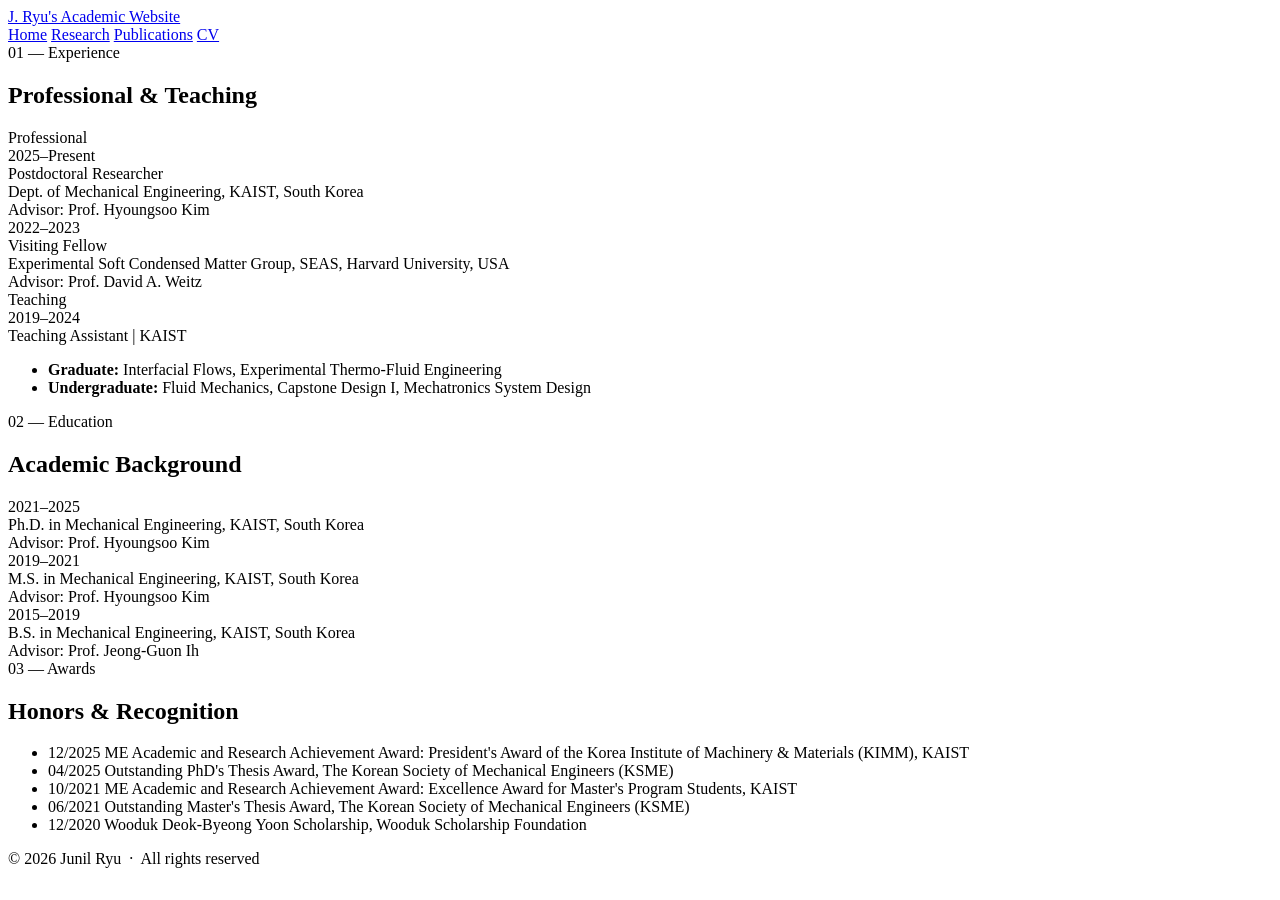
==== cv.html @ f75aa0f3 "Add files via upload" ====
<!DOCTYPE html>
<html lang="ko">
<head>
    <meta charset="UTF-8">
    <meta name="viewport" content="width=device-width, initial-scale=1.0">
    <title>CV | Junil Ryu</title>
    <link rel="preconnect" href="https://fonts.googleapis.com">
    <link href="https://fonts.googleapis.com/css2?family=Cormorant+Garamond:ital,wght@0,300;0,400;0,600;1,300;1,400&family=DM+Mono:wght@300;400&display=swap" rel="stylesheet">
    <link rel="stylesheet" href="style.css">
</head>
<body>

<div class="page-wrap">

    <nav class="top-nav">
        <a class="nav-brand" href="index.html">J. Ryu's Academic Website </a>
        <div class="nav-links">
            <a href="index.html">Home</a>
            <a href="research.html">Research</a>
            <a href="publications.html">Publications</a>
            <a href="cv.html" class="active">CV</a>
        </div>
    </nav>

    <!-- ── EXPERIENCE ── -->
    <section class="section" id="experience">
        <div class="section-label">01 — Experience</div>
        <h2 class="section-title">Professional & Teaching</h2>
        <div class="pub-group-title">Professional</div>
        <div class="timeline">
            <div class="tl-item">
                <div class="tl-date">2025–Present</div>
                <div class="tl-body">
                    <div class="tl-role">Postdoctoral Researcher</div>
                    <div class="tl-place">Dept. of Mechanical Engineering, KAIST, South Korea</div>
                    <div class="tl-advisor">Advisor: Prof. Hyoungsoo Kim</div>
                </div>
            </div>
            <div class="tl-item">
                <div class="tl-date">2022–2023</div>
                <div class="tl-body">
                    <div class="tl-role">Visiting Fellow</div>
                    <div class="tl-place">Experimental Soft Condensed Matter Group, SEAS, Harvard University, USA</div>
                    <div class="tl-advisor">Advisor: Prof. David A. Weitz</div>
                </div>
            </div>
        </div>

        <div class="pub-group-title">Teaching</div>
        <div class="timeline">
            <div class="tl-item">
                <div class="tl-date">2019–2024</div>
                <div class="tl-body">
                    <div class="tl-role">Teaching Assistant | KAIST</div>
                    <ul class="tl-sub">
                        <li><strong>Graduate:</strong> Interfacial Flows, Experimental Thermo-Fluid Engineering</li>
                        <li><strong>Undergraduate:</strong> Fluid Mechanics, Capstone Design I, Mechatronics System Design</li>
                    </ul>
                </div>
            </div>
        </div>
    </section>

    <!-- ── EDUCATION ── -->
    <section class="section" id="education">
        <div class="section-label">02 — Education</div>
        <h2 class="section-title">Academic Background</h2>
        <div class="timeline">
            <div class="tl-item">
                <div class="tl-date">2021–2025</div>
                <div class="tl-body">
                    <div class="tl-role">Ph.D. in Mechanical Engineering, KAIST, South Korea</div>
                    <div class="tl-advisor">Advisor: Prof. Hyoungsoo Kim</div>
                </div>
            </div>
            <div class="tl-item">
                <div class="tl-date">2019–2021</div>
                <div class="tl-body">
                    <div class="tl-role">M.S. in Mechanical Engineering, KAIST, South Korea</div>
                    <div class="tl-advisor">Advisor: Prof. Hyoungsoo Kim</div>
                </div>
            </div>
            <div class="tl-item">
                <div class="tl-date">2015–2019</div>
                <div class="tl-body">
                    <div class="tl-role">B.S. in Mechanical Engineering, KAIST, South Korea</div>
                    <div class="tl-advisor">Advisor: Prof. Jeong-Guon Ih</div>
                </div>
            </div>
        </div>
    </section>

    <!-- ── AWARDS ── -->
    <section class="section" id="awards">
        <div class="section-label">03 — Awards</div>
        <h2 class="section-title">Honors & Recognition</h2>
        <ul class="awards-list">
            <li class="award-item">
                <span class="award-year">12/2025</span>
                <span class="award-text">ME Academic and Research Achievement Award: President's Award of the Korea Institute of Machinery &amp; Materials (KIMM), KAIST</span>
            </li>
            <li class="award-item">
                <span class="award-year">04/2025</span>
                <span class="award-text">Outstanding PhD's Thesis Award, The Korean Society of Mechanical Engineers (KSME)</span>
            </li>
            <li class="award-item">
                <span class="award-year">10/2021</span>
                <span class="award-text">ME Academic and Research Achievement Award: Excellence Award for Master's Program Students, KAIST</span>
            </li>
            <li class="award-item">
                <span class="award-year">06/2021</span>
                <span class="award-text">Outstanding Master's Thesis Award, The Korean Society of Mechanical Engineers (KSME)</span>
            </li>
            <li class="award-item">
                <span class="award-year">12/2020</span>
                <span class="award-text">Wooduk Deok-Byeong Yoon Scholarship, Wooduk Scholarship Foundation</span>
            </li>
        </ul>
    </section>

    <footer class="footer">
        <p>&copy; 2026 Junil Ryu &nbsp;·&nbsp; All rights reserved</p>
    </footer>

</div>

<script>
    const observer = new IntersectionObserver((entries) => {
        entries.forEach(e => {
            if (e.isIntersecting) {
                e.target.classList.add('visible');
                observer.unobserve(e.target);
            }
        });
    }, { threshold: 0.08 });
    document.querySelectorAll('.section').forEach(s => observer.observe(s));
</script>

</body>
</html>
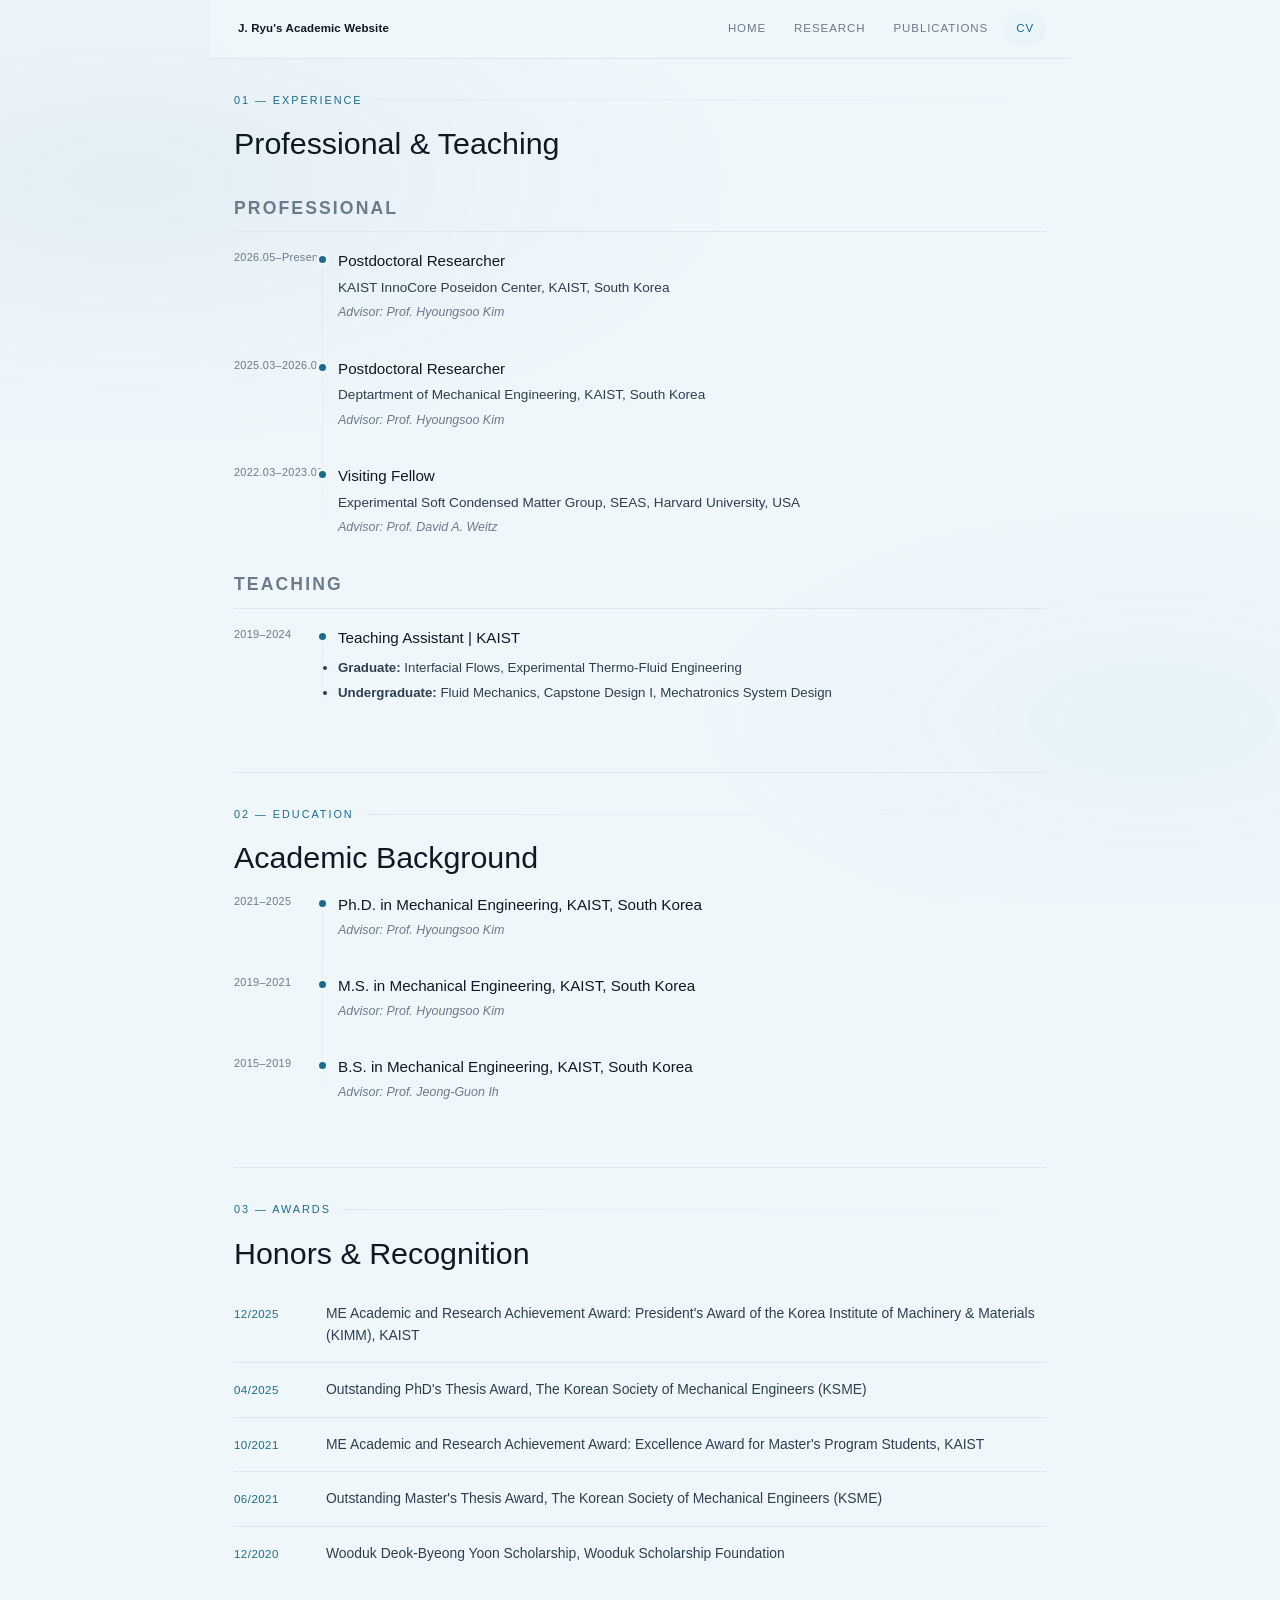
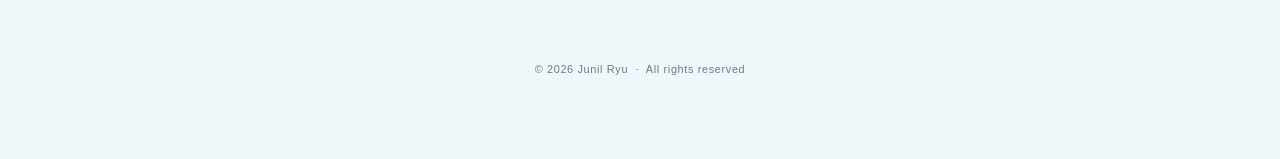
==== commit 709b6405: "Update cv.html" ====
--- a/cv.html
+++ b/cv.html
@@ -29,15 +29,23 @@
         <div class="pub-group-title">Professional</div>
         <div class="timeline">
             <div class="tl-item">
-                <div class="tl-date">2025–Present</div>
+                <div class="tl-date">2026.05–Present</div>
                 <div class="tl-body">
                     <div class="tl-role">Postdoctoral Researcher</div>
-                    <div class="tl-place">Dept. of Mechanical Engineering, KAIST, South Korea</div>
+                    <div class="tl-place">KAIST InnoCore Poseidon Center, KAIST, South Korea</div>
                     <div class="tl-advisor">Advisor: Prof. Hyoungsoo Kim</div>
                 </div>
             </div>
             <div class="tl-item">
-                <div class="tl-date">2022–2023</div>
+                <div class="tl-date">2025.03–2026.04</div>
+                <div class="tl-body">
+                    <div class="tl-role">Postdoctoral Researcher</div>
+                    <div class="tl-place">Deptartment of Mechanical Engineering, KAIST, South Korea</div>
+                    <div class="tl-advisor">Advisor: Prof. Hyoungsoo Kim</div>
+                </div>
+            </div>
+            <div class="tl-item">
+                <div class="tl-date">2022.03–2023.02</div>
                 <div class="tl-body">
                     <div class="tl-role">Visiting Fellow</div>
                     <div class="tl-place">Experimental Soft Condensed Matter Group, SEAS, Harvard University, USA</div>
--- a/style.css
+++ b/style.css
@@ -0,0 +1,786 @@
+/* Junil Ryu — shared site styles */
+        :root {
+            --ink: #0f1923;
+            --ink-soft: #2c3e50;
+            --ink-muted: #6b7a8d;
+            --water: #1a6b8a;
+            --water-light: #3a9fc4;
+            --water-pale: #e8f4f8;
+            --foam: #f0f7fb;
+            --surface: #ffffff;
+            --border: #dce8ef;
+            --accent: #0d5a75;
+            --gold: #c4933f;
+        }
+
+        * { box-sizing: border-box; margin: 0; padding: 0; }
+
+        html { scroll-behavior: smooth; }
+
+        body {
+            font-family: Arial, sans-serif;
+            font-weight: 400;
+            color: var(--ink);
+            background: var(--foam);
+            line-height: 1.7;
+            overflow-x: hidden;
+        }
+
+        /* ── BACKGROUND ── */
+        body::before {
+            content: '';
+            position: fixed;
+            inset: 0;
+            background:
+                radial-gradient(ellipse 80% 50% at 10% 20%, rgba(26,107,138,0.06) 0%, transparent 60%),
+                radial-gradient(ellipse 60% 40% at 90% 80%, rgba(58,159,196,0.05) 0%, transparent 60%);
+            pointer-events: none;
+            z-index: 0;
+        }
+
+        /* ── LAYOUT ── */
+        .page-wrap {
+            position: relative;
+            z-index: 1;
+            max-width: 860px;
+            margin: 0 auto;
+            padding: 0 24px 80px;
+        }
+
+        /* ── NAV ── */
+        .top-nav {
+            position: sticky;
+            top: 0;
+            z-index: 100;
+            display: flex;
+            justify-content: flex-end;
+            gap: 4px;
+            padding: 14px 0;
+            background: rgba(240,247,251,0.85);
+            backdrop-filter: blur(12px);
+            -webkit-backdrop-filter: blur(12px);
+            border-bottom: 1px solid var(--border);
+            margin: 0 -24px;
+            padding: 14px 24px;
+        }
+
+        .top-nav a {
+            font-family: Arial, sans-serif;
+            font-size: 0.72rem;
+            letter-spacing: 0.08em;
+            text-transform: uppercase;
+            color: var(--ink-muted);
+            text-decoration: none;
+            padding: 5px 12px;
+            border-radius: 20px;
+            transition: all 0.2s;
+        }
+
+        .top-nav a:hover {
+            color: var(--water);
+            background: var(--water-pale);
+        }
+
+        /* ── HERO ── */
+        .hero {
+            display: grid;
+            grid-template-columns: 1fr auto;
+            gap: 48px;
+            align-items: center;
+            padding: 72px 0 56px;
+            border-bottom: 1px solid var(--border);
+        }
+
+        .hero-text {}
+
+        .hero-eyebrow {
+            font-family: Arial, sans-serif;
+            font-size: 0.72rem;
+            letter-spacing: 0.15em;
+            text-transform: uppercase;
+            color: var(--water);
+            margin-bottom: 16px;
+        }
+
+        .hero-name {
+            font-family: Arial, sans-serif;
+            font-size: clamp(3rem, 6vw, 4.5rem);
+            font-weight: 300;
+            line-height: 1.05;
+            color: var(--ink);
+            letter-spacing: -0.01em;
+            margin-bottom: 12px;
+        }
+
+        .hero-title {
+            font-size: 0.95rem;
+            color: var(--ink-muted);
+            font-weight: 300;
+            margin-bottom: 28px;
+            line-height: 1.5;
+        }
+
+        .hero-title strong {
+            color: var(--ink-soft);
+            font-weight: 600;
+        }
+
+        .hero-links {
+            display: flex;
+            flex-wrap: wrap;
+            gap: 10px;
+            align-items: center;
+        }
+
+        /* ── IDENTITY / BIO INTRO ── */
+        .bio-intro {
+            padding: 0px 0 20px;
+            border-bottom: 1px solid var(--border);
+        }
+
+        .bio-intro p {
+            font-family: Arial, sans-serif;
+            font-weight: 400;
+            font-size: clamp(1rem, 2.4vw, 1.05rem);
+            line-height: 1.55;
+            color: var(--ink-soft);
+            max-width: 800px;
+            position: relative;
+            padding-left: 22px;
+            border-left: 2px solid var(--water-light);
+        }
+
+        .hero-links a {
+            font-size: 0.8rem;
+            text-decoration: none;
+            padding: 7px 16px;
+            border-radius: 24px;
+            font-weight: 400;
+            transition: all 0.25s;
+            display: inline-flex;
+            align-items: center;
+            gap: 6px;
+            letter-spacing: 0.02em;
+        }
+
+        .link-email {
+            color: var(--ink-soft);
+            border: 1px solid var(--border);
+            background: white;
+        }
+
+        .link-email:hover {
+            border-color: var(--water-light);
+            color: var(--water);
+        }
+
+        .link-scholar {
+            color: white;
+            background: var(--water);
+            border: 1px solid var(--water);
+        }
+
+        .link-scholar:hover {
+            background: var(--accent);
+            border-color: var(--accent);
+        }
+
+        .link-linkedin {
+            color: #0077b5;
+            border: 1px solid #cde0ec;
+            background: #f0f7fc;
+        }
+
+        .link-linkedin:hover {
+            background: #0077b5;
+            color: white;
+            border-color: #0077b5;
+        }
+
+        /* ── PROFILE IMAGE ── */
+        .hero-photo {
+            flex-shrink: 0;
+        }
+
+        .hero-photo img {
+            width: 180px;
+            height: 225px;
+            object-fit: cover;
+            border-radius: 4px;
+            box-shadow: 0 8px 40px rgba(15,25,35,0.12), 0 2px 8px rgba(15,25,35,0.08);
+            display: block;
+        }
+
+        .hero-photo .photo-placeholder {
+            width: 180px;
+            height: 225px;
+            background: linear-gradient(135deg, var(--water-pale) 0%, var(--border) 100%);
+            border-radius: 4px;
+            display: flex;
+            align-items: center;
+            justify-content: center;
+            font-family: 'Cormorant Garamond', serif;
+            font-size: 2.5rem;
+            color: var(--water);
+            letter-spacing: 0.05em;
+        }
+
+        /* ── SECTIONS ── */
+        .section {
+            padding: 32px 0 32px;
+            border-bottom: 1px solid var(--border);
+        }
+
+        .section:last-of-type {
+            border-bottom: none;
+        }
+
+        .section-label {
+            font-family: Arial, sans-serif;
+            font-size: 0.68rem;
+            letter-spacing: 0.18em;
+            text-transform: uppercase;
+            color: var(--water);
+            margin-bottom: 16px;
+            display: flex;
+            align-items: center;
+            gap: 12px;
+        }
+
+        .section-label::after {
+            content: '';
+            flex: 1;
+            height: 1px;
+            background: linear-gradient(to right, var(--border) 0%, transparent 100%);
+        }
+
+        .section-title {
+            font-family: Arial, sans-serif;
+            font-size: 1.9rem;
+            font-weight: 300;
+            color: var(--ink);
+            line-height: 1.2;
+            margin-bottom: 16px;
+        }
+
+        /* ── ABOUT / INTERESTS ── */
+        .interests-grid {
+            display: grid;
+            grid-template-columns: 1fr 1fr;
+            gap: 20px;
+            margin-bottom: 24px;
+        }
+
+        .interest-card {
+            background: white;
+            border: 1px solid var(--border);
+            border-radius: 8px;
+            padding: 20px 22px;
+            transition: box-shadow 0.2s, border-color 0.2s;
+        }
+
+        .interest-card:hover {
+            border-color: var(--water-light);
+            box-shadow: 0 4px 24px rgba(26,107,138,0.08);
+        }
+
+        .interest-card-label {
+            font-family: Arial, sans-serif;
+            font-size: 0.65rem;
+            letter-spacing: 0.12em;
+            text-transform: uppercase;
+            color: var(--water-light);
+            margin-bottom: 10px;
+        }
+
+        .interest-card p {
+            font-size: 0.88rem;
+            color: var(--ink-soft);
+            line-height: 1.6;
+        }
+
+        .skill-tags {
+            display: flex;
+            flex-wrap: wrap;
+            gap: 8px;
+            margin-top: 10px;
+        }
+
+        .skill-tag {
+            font-family: Arial, sans-serif;
+            font-size: 0.68rem;
+            letter-spacing: 0.05em;
+            padding: 4px 10px;
+            background: var(--water-pale);
+            color: var(--water);
+            border-radius: 3px;
+        }
+
+        /* ── RESEARCH GALLERY ── */
+        .research-gallery {
+            display: grid;
+            grid-template-columns: repeat(2, 2fr);
+            gap: 20px;
+            margin-top: 20px;
+        }
+
+        .research-card {
+            background: white;
+            border: 1px solid var(--border);
+            border-radius: 8px;
+            overflow: hidden;
+            transition: box-shadow 0.25s, border-color 0.25s, transform 0.25s;
+        }
+
+        .research-card:hover {
+            border-color: var(--water-light);
+            box-shadow: 0 10px 30px rgba(26,107,138,0.12);
+            transform: translateY(-2px);
+        }
+
+        .research-card-img {
+            position: relative;
+            aspect-ratio: 4 / 3;
+            overflow: hidden;
+            background: var(--water-pale);
+        }
+
+        /* Replace these gradients with <img src="research/xxx.jpg"> once you have real figures/photos */
+        .research-card-img.pattern-1 {
+            background:
+                radial-gradient(circle at 30% 30%, rgba(58,159,196,0.55) 0%, transparent 45%),
+                radial-gradient(circle at 70% 65%, rgba(13,90,117,0.45) 0%, transparent 50%),
+                linear-gradient(135deg, var(--water-pale) 0%, var(--water-light) 140%);
+        }
+        .research-card-img.pattern-2 {
+            background:
+                radial-gradient(ellipse 60% 40% at 50% 40%, rgba(196,147,63,0.35) 0%, transparent 60%),
+                radial-gradient(circle at 20% 80%, rgba(26,107,138,0.4) 0%, transparent 50%),
+                linear-gradient(160deg, var(--water-pale) 0%, var(--accent) 160%);
+        }
+        .research-card-img.pattern-3 {
+            background:
+                repeating-radial-gradient(circle at 50% 50%, rgba(255,255,255,0.5) 0px, transparent 2px, transparent 14px),
+                radial-gradient(circle at 60% 30%, rgba(58,159,196,0.5) 0%, transparent 55%),
+                linear-gradient(150deg, var(--water-light) 0%, var(--ink) 160%);
+        }
+
+        .research-card-tag {
+            position: absolute;
+            top: 10px;
+            left: 10px;
+            font-family: Arial, sans-serif;
+            font-size: 0.62rem;
+            letter-spacing: 0.08em;
+            text-transform: uppercase;
+            color: white;
+            background: rgba(15,25,35,0.45);
+            padding: 4px 9px;
+            border-radius: 20px;
+            backdrop-filter: blur(2px);
+        }
+
+        /* Play-button overlay, centered on the video/pattern area */
+        .research-play-icon {
+            position: absolute;
+            top: 50%;
+            left: 50%;
+            transform: translate(-50%, -50%);
+            width: 44px;
+            height: 44px;
+            border-radius: 50%;
+            background: rgba(15,25,35,0.4);
+            display: flex;
+            align-items: center;
+            justify-content: center;
+            backdrop-filter: blur(2px);
+            transition: background 0.2s, transform 0.2s;
+        }
+
+        .research-card:hover .research-play-icon {
+            background: rgba(15,25,35,0.6);
+            transform: translate(-50%, -50%) scale(1.08);
+        }
+
+        .research-card-video {
+            width: 100%;
+            height: 100%;
+            object-fit: cover;
+            display: block;
+        }
+
+        /* Keyword row under each video (used on the Research page) */
+        .research-card-keywords {
+            display: flex;
+            flex-wrap: wrap;
+            gap: 7px;
+            padding: 14px 12px 14px;
+        }
+
+        .research-card-body {
+            padding: 16px 18px 18px;
+        }
+
+        .research-card-title {
+            font-family: Arial, sans-serif;
+            font-size: 0.95rem;
+            font-weight: 600;
+            color: var(--ink);
+            margin-bottom: 8px;
+            line-height: 1.35;
+        }
+
+        .research-card-desc {
+            font-size: 0.82rem;
+            color: var(--ink-muted);
+            line-height: 1.55;
+            margin-bottom: 10px;
+        }
+
+        .research-card-link {
+            font-family: Arial, sans-serif;
+            font-size: 0.72rem;
+            letter-spacing: 0.03em;
+            color: var(--water);
+            text-decoration: none;
+            display: inline-flex;
+            align-items: center;
+            gap: 4px;
+        }
+
+        .research-card-link:hover { color: var(--accent); }
+
+        @media (max-width: 640px) {
+            .research-gallery { grid-template-columns: 1fr; }
+        }
+
+        /* ── TIMELINE ── */
+        .timeline {
+            position: relative;
+        }
+
+        .timeline::before {
+            content: '';
+            position: absolute;
+            left: 88px;
+            top: 8px;
+            bottom: 0;
+            width: 1px;
+            background: linear-gradient(to bottom, var(--border), transparent);
+        }
+
+        .tl-item {
+            display: grid;
+            grid-template-columns: 88px 1fr;
+            gap: 0 16px;
+            margin-bottom: 32px;
+            position: relative;
+        }
+
+        .tl-item::before {
+            content: '';
+            position: absolute;
+            left: 88px;
+            top: 8px;
+            width: 7px;
+            height: 7px;
+            background: var(--water);
+            border-radius: 50%;
+            transform: translateX(-3px);
+            box-shadow: 0 0 0 3px var(--foam);
+        }
+
+        .tl-date {
+            font-family: Arial, sans-serif;
+            font-size: 0.68rem;
+            color: var(--ink-muted);
+            letter-spacing: 0.03em;
+            padding-top: 2px;
+            text-align: left;
+            line-height: 1.4;
+            white-space: nowrap;
+        }
+
+        .tl-body {}
+
+        .tl-role {
+            font-size: 0.95rem;
+            font-weight: 500;
+            color: var(--ink);
+            margin-bottom: 2px;
+        }
+
+        .tl-place {
+            font-size: 0.85rem;
+            color: var(--ink-soft);
+            margin-bottom: 3px;
+        }
+
+        .tl-advisor {
+            font-size: 0.78rem;
+            color: var(--ink-muted);
+            font-style: italic;
+        }
+
+        .tl-sub {
+            margin-top: 6px;
+        }
+
+        .tl-sub li {
+            font-size: 0.83rem;
+            color: var(--ink-soft);
+            margin-bottom: 3px;
+        }
+
+        /* ── PUBLICATIONS ── */
+        .pub-group-title {
+            font-family: Arial, sans-serif;
+            font-size: 1.1rem;
+	    font-weight: 600;
+            letter-spacing: 0.12em;
+            text-transform: uppercase;
+            color: var(--ink-muted);
+            margin: 32px 0 16px;
+            padding-bottom: 8px;
+            border-bottom: 1px solid var(--border);
+        }
+
+        .pub-list {
+            list-style: none;
+            padding: 0;
+        }
+
+        .pub-item {
+            display: grid;
+            grid-template-columns: 28px 1fr;
+            gap: 0 12px;
+            margin-bottom: 18px;
+            align-items: start;
+        }
+
+        .pub-num {
+            font-family: Arial, sans-serif;
+            font-size: 0.68rem;
+            color: var(--ink-muted);
+            padding-top: 3px;
+            text-align: right;
+        }
+
+        .pub-text {
+            font-size: 0.87rem;
+            color: var(--ink-soft);
+            line-height: 1.65;
+        }
+
+        .pub-text em {
+            color: var(--ink);
+            font-style: italic;
+	    font-weight: 520;
+        }
+
+        .pub-text strong {
+            color: var(--ink);
+            font-weight: 700;
+        }
+
+        .badge {
+            display: inline-block;
+            font-size: 0.68rem;
+            font-family: Arial, sans-serif;
+            padding: 2px 7px;
+            border-radius: 3px;
+            vertical-align: middle;
+            margin-left: 4px;
+            font-style: normal;
+            letter-spacing: 0.02em;
+        }
+
+        .badge-prep {
+            background: #fef3e8;
+            color: #b06a10;
+            border: 1px solid #f6d5a8;
+        }
+
+        .badge-review {
+            background: #ebf5ff;
+            color: #1a6db0;
+            border: 1px solid #b8d8f5;
+        }
+
+        .badge-revision {
+            background: #f5ebff;
+            color: #7a30b0;
+            border: 1px solid #d8b8f5;
+        }
+
+        .badge-accepted {
+            background: #e8f8ef;
+            color: #1a7a42;
+            border: 1px solid #a8e0c0;
+        }
+
+        /* ── AWARDS ── */
+        .awards-list {
+            list-style: none;
+            padding: 0;
+        }
+
+        .award-item {
+            display: grid;
+            grid-template-columns: 72px 1fr;
+            gap: 0 20px;
+            padding: 16px 0;
+            border-bottom: 1px solid var(--border);
+            align-items: baseline;
+        }
+
+        .award-item:last-child {
+            border-bottom: none;
+        }
+
+        .award-year {
+            font-family: Arial, sans-serif;
+            font-size: 0.72rem;
+            color: var(--water);
+            letter-spacing: 0.04em;
+        }
+
+        .award-text {
+            font-size: 0.87rem;
+            color: var(--ink-soft);
+            line-height: 1.55;
+        }
+
+        /* ── FOOTER ── */
+        .footer {
+            text-align: center;
+            padding: 48px 0 0;
+            font-family: Arial, sans-serif;
+            font-size: 0.68rem;
+            color: var(--ink-muted);
+            letter-spacing: 0.06em;
+        }
+
+        /* ── ANIMATIONS ── */
+        @keyframes fadeUp {
+            from { opacity: 0; transform: translateY(16px); }
+            to   { opacity: 1; transform: translateY(0); }
+        }
+
+        .hero { animation: fadeUp 0.6s ease both; }
+        .section { animation: fadeUp 0.5s ease both; animation-play-state: paused; }
+        .section.visible { animation-play-state: running; }
+
+        /* ── RESPONSIVE ── */
+        @media (max-width: 640px) {
+            .hero {
+                grid-template-columns: 1fr;
+                gap: 32px;
+            }
+            .hero-photo { order: -1; }
+            .hero-photo img, .hero-photo .photo-placeholder {
+                width: 100px;
+                height: 125px;
+            }
+            .interests-grid { grid-template-columns: 1fr; }
+            .timeline::before { left: 88px; }
+            .tl-item { grid-template-columns: 88px 1fr; }
+            .tl-item::before { left: 88px; }
+        }
+
+        /* ── NAV: BRAND + ACTIVE STATE ── */
+        .top-nav {
+            justify-content: space-between;
+            align-items: center;
+        }
+
+        .nav-brand {
+            font-family: 'Cormorant Garamond', serif;
+            font-size: 1.05rem;
+            font-weight: 600;
+            color: var(--ink) !important;
+            text-transform: none !important;
+            letter-spacing: 0.01em !important;
+            padding: 5px 4px !important;
+        }
+
+        .nav-brand:hover {
+            background: transparent !important;
+            color: var(--water) !important;
+        }
+
+        .nav-links {
+            display: flex;
+            gap: 4px;
+        }
+
+        .top-nav a.active {
+            color: var(--water);
+            background: var(--water-pale);
+        }
+
+        /* ── PAGE HEADER (sub-pages) ── */
+        .page-header {
+            padding: 56px 0 8px;
+        }
+
+        .page-header .hero-eyebrow {
+            margin-bottom: 10px;
+        }
+
+        .page-header h1 {
+            font-family: Arial, sans-serif;
+            font-size: 2.1rem;
+            font-weight: 300;
+            color: var(--ink);
+        }
+
+        /* ── HOMEPAGE QUICK LINKS ── */
+        .quick-links {
+            display: grid;
+            grid-template-columns: repeat(3, 1fr);
+            gap: 20px;
+            margin-top: 8px;
+        }
+
+        .quick-card {
+            display: block;
+            background: white;
+            border: 1px solid var(--border);
+            border-radius: 8px;
+            padding: 20px 20px;
+            text-decoration: none;
+            transition: box-shadow 0.25s, border-color 0.25s, transform 0.25s;
+        }
+
+        .quick-card:hover {
+            border-color: var(--water-light);
+            box-shadow: 0 10px 30px rgba(26,107,138,0.12);
+            transform: translateY(-2px);
+        }
+
+        .quick-card-num {
+            font-family: 'Cormorant Garamond', serif;
+            font-size: 1.6rem;
+            color: var(--water-light);
+            margin-bottom: 10px;
+        }
+
+        .quick-card-title {
+            font-family: Arial, sans-serif;
+            font-size: 1.05rem;
+            font-weight: 600;
+            color: var(--ink);
+            margin-bottom: 8px;
+        }
+
+        .quick-card-desc {
+            font-size: 0.84rem;
+            color: var(--ink-muted);
+            line-height: 1.6;
+        }
+
+        @media (max-width: 640px) {
+            .quick-links { grid-template-columns: 1fr; }
+            .top-nav { flex-wrap: wrap; gap: 10px; }
+        }
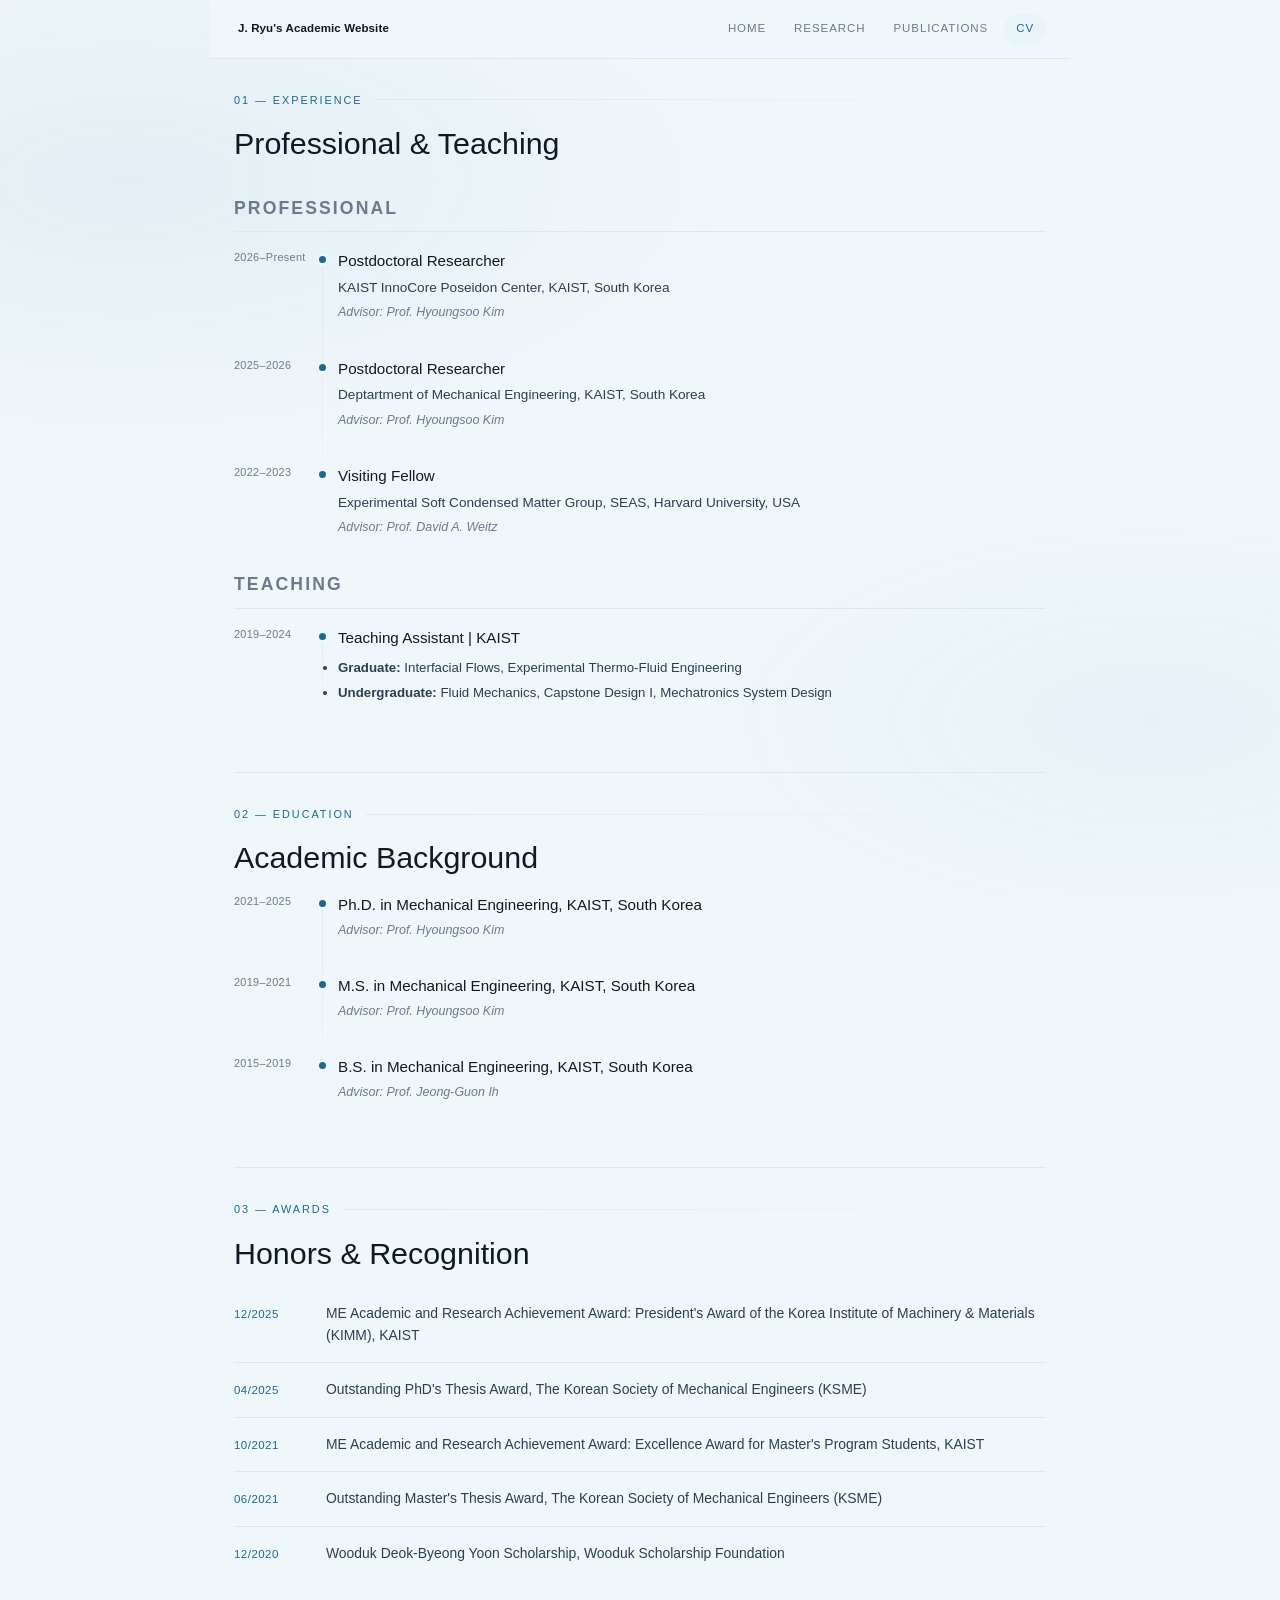
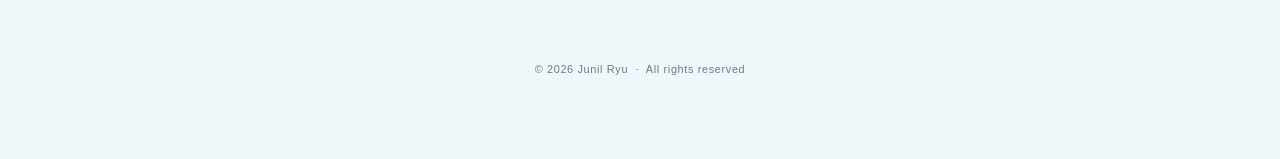
==== commit a914481d: "Update cv.html" ====
--- a/cv.html
+++ b/cv.html
@@ -29,7 +29,7 @@
         <div class="pub-group-title">Professional</div>
         <div class="timeline">
             <div class="tl-item">
-                <div class="tl-date">2026.05–Present</div>
+                <div class="tl-date">2026–Present</div>
                 <div class="tl-body">
                     <div class="tl-role">Postdoctoral Researcher</div>
                     <div class="tl-place">KAIST InnoCore Poseidon Center, KAIST, South Korea</div>
@@ -37,7 +37,7 @@
                 </div>
             </div>
             <div class="tl-item">
-                <div class="tl-date">2025.03–2026.04</div>
+                <div class="tl-date">2025–2026</div>
                 <div class="tl-body">
                     <div class="tl-role">Postdoctoral Researcher</div>
                     <div class="tl-place">Deptartment of Mechanical Engineering, KAIST, South Korea</div>
@@ -45,7 +45,7 @@
                 </div>
             </div>
             <div class="tl-item">
-                <div class="tl-date">2022.03–2023.02</div>
+                <div class="tl-date">2022–2023</div>
                 <div class="tl-body">
                     <div class="tl-role">Visiting Fellow</div>
                     <div class="tl-place">Experimental Soft Condensed Matter Group, SEAS, Harvard University, USA</div>
